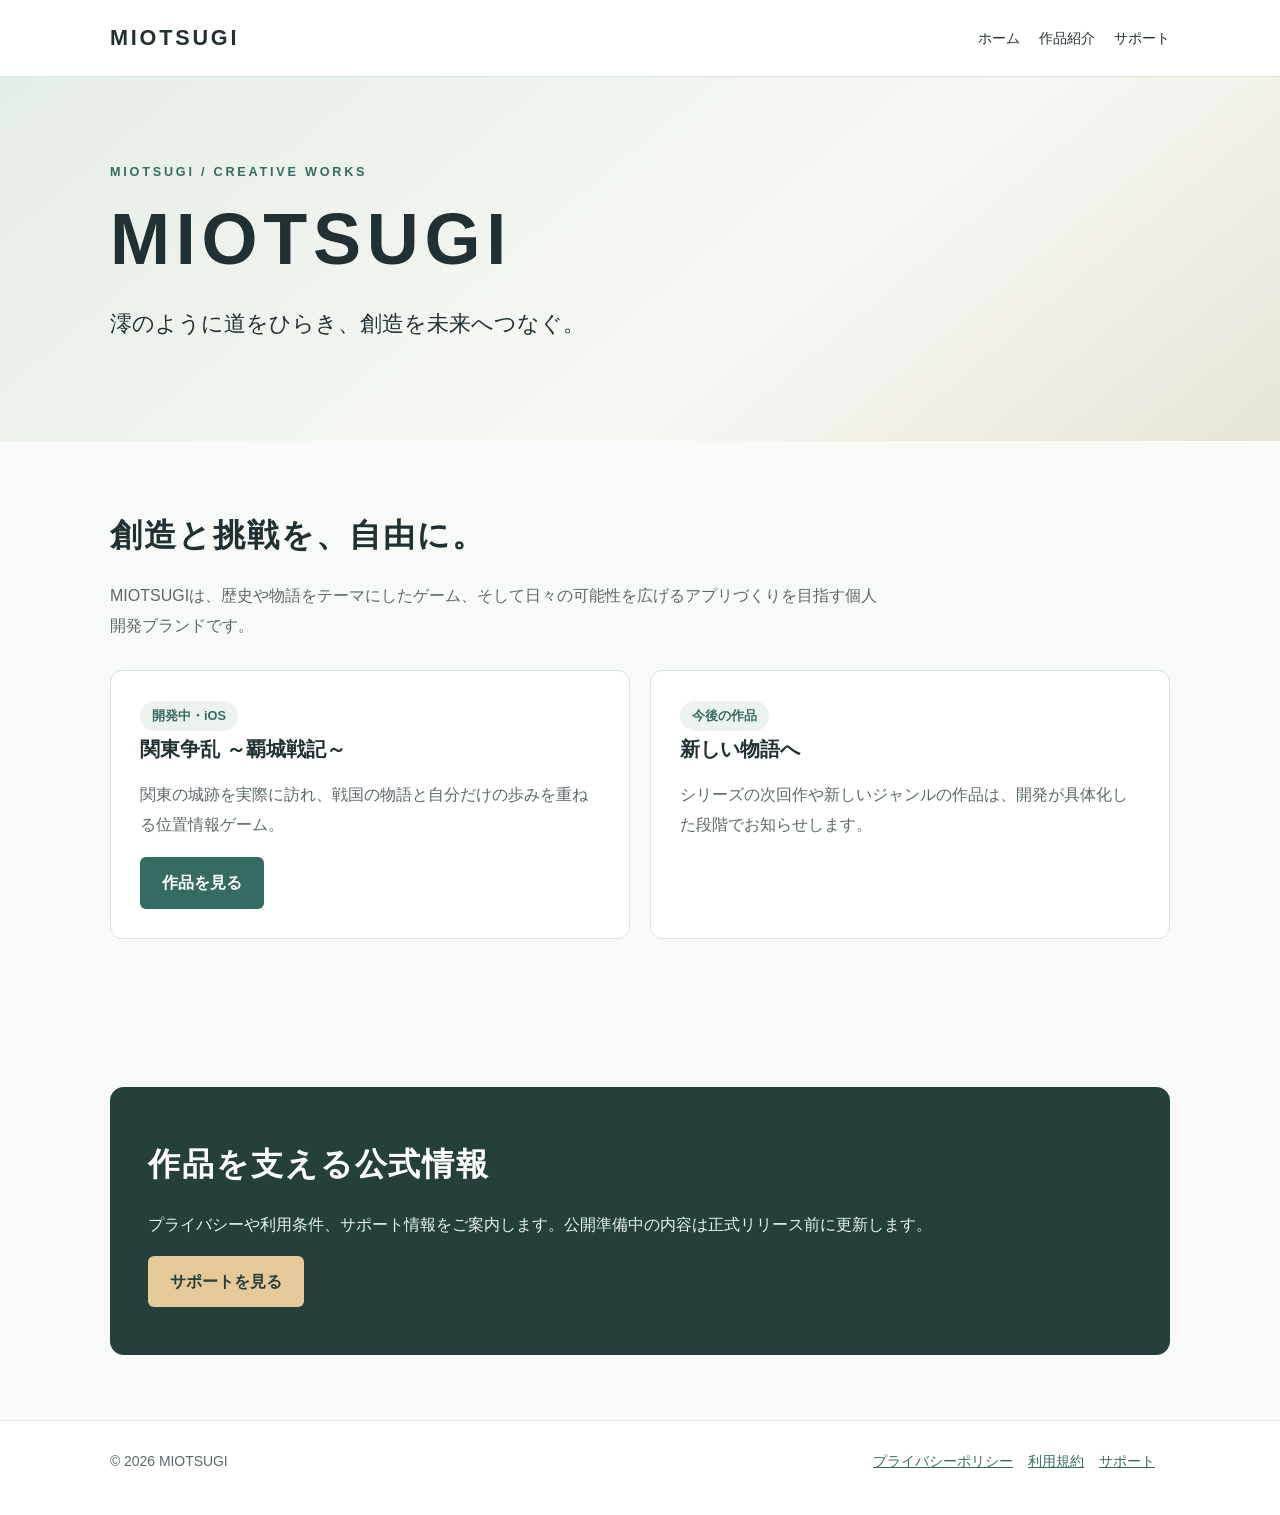
==== index.html @ 7d13c6cc "Initial official website setup" ====
<!doctype html><html lang="ja"><head><meta charset="utf-8"><meta name="viewport" content="width=device-width, initial-scale=1"><meta name="description" content="澪のように道をひらき、創造を未来へつなぐ。"><meta name="theme-color" content="#356c62"><title>公式サイト | MIOTSUGI</title><link rel="stylesheet" href="./assets/css/style.css"></head><body><header class="site-header"><div class="wrap nav"><a class="logo" href="./">MIOTSUGI</a><nav class="navlinks" aria-label="メインナビゲーション"><a href="./">ホーム</a><a href="./games/hajo-senki/">作品紹介</a><a href="./support/">サポート</a></nav></div></header><main><section class="hero"><div class="wrap"><div class="eyebrow">MIOTSUGI / CREATIVE WORKS</div><h1>MIOTSUGI</h1><p class="lead">澪のように道をひらき、創造を未来へつなぐ。</p></div></section><section class="section"><div class="wrap"><h2>創造と挑戦を、自由に。</h2><p class="intro">MIOTSUGIは、歴史や物語をテーマにしたゲーム、そして日々の可能性を広げるアプリづくりを目指す個人開発ブランドです。</p><div class="cards"><article class="card"><span class="pill">開発中・iOS</span><h3>関東争乱 ～覇城戦記～</h3><p>関東の城跡を実際に訪れ、戦国の物語と自分だけの歩みを重ねる位置情報ゲーム。</p><a class="btn" href="games/hajo-senki/">作品を見る</a></article><article class="card"><span class="pill">今後の作品</span><h3>新しい物語へ</h3><p>シリーズの次回作や新しいジャンルの作品は、開発が具体化した段階でお知らせします。</p></article></div></div></section><section class="section"><div class="wrap"><div class="banner"><h2>作品を支える公式情報</h2><p>プライバシーや利用条件、サポート情報をご案内します。公開準備中の内容は正式リリース前に更新します。</p><a class="btn" href="support/">サポートを見る</a></div></div></section></main><footer class="footer"><div class="wrap"><span>© 2026 MIOTSUGI</span><div><a href="./privacy/hajo-senki/">プライバシーポリシー</a><a href="./terms/hajo-senki/">利用規約</a><a href="./support/">サポート</a></div></div></footer></body></html>
---- assets/css/style.css ----
@charset "UTF-8";
:root{color-scheme:light;--ink:#203033;--muted:#5b696b;--line:#dce4df;--bg:#f8faf7;--paper:#fff;--accent:#356c62;--warm:#ba9761;--soft:#ecf3ee}*{box-sizing:border-box}html{scroll-behavior:smooth}body{margin:0;background:var(--bg);color:var(--ink);font-family:-apple-system,BlinkMacSystemFont,"Hiragino Kaku Gothic ProN","Yu Gothic",Meiryo,sans-serif;line-height:1.85}a{color:var(--accent)}a:hover{text-decoration-thickness:2px}.wrap{width:min(1060px,calc(100% - 40px));margin:auto}.site-header{background:rgba(255,255,255,.96);border-bottom:1px solid var(--line)}.nav{display:flex;justify-content:space-between;align-items:center;gap:20px;min-height:76px;flex-wrap:wrap}.logo{font-weight:800;font-size:1.35rem;letter-spacing:.13em;color:var(--ink);text-decoration:none}.navlinks{display:flex;gap:19px;flex-wrap:wrap;font-size:.9rem}.navlinks a{text-decoration:none;color:var(--ink)}.hero{padding:84px 0 75px;background:linear-gradient(140deg,#e5eee6,#f7f8f4 60%,#e9e4d8)}.eyebrow{font-size:.79rem;letter-spacing:.22em;color:var(--accent);font-weight:700}.hero h1{font-size:clamp(2.3rem,7vw,4.5rem);letter-spacing:.08em;margin:12px 0 10px;line-height:1.2}.lead{font-size:clamp(1.06rem,2vw,1.35rem);max-width:720px}.section{padding:65px 0}.section h2{font-size:clamp(1.45rem,3vw,2rem);margin:0 0 15px;letter-spacing:.06em}.section .intro{color:var(--muted);max-width:780px}.cards{display:grid;grid-template-columns:repeat(2,minmax(0,1fr));gap:20px;margin-top:30px}.card{background:var(--paper);border:1px solid var(--line);border-radius:12px;padding:29px}.card h3{margin:0 0 12px;font-size:1.25rem}.card p{margin:0 0 18px;color:var(--muted)}.pill{display:inline-block;background:var(--soft);color:var(--accent);padding:3px 12px;border-radius:99px;font-size:.8rem;font-weight:700}.btn{display:inline-block;background:var(--accent);color:#fff;text-decoration:none;padding:11px 22px;border-radius:6px;font-weight:700}.btn:focus-visible,a:focus-visible{outline:3px solid var(--warm);outline-offset:4px}.banner{background:#243f3c;color:#fff;border-radius:14px;padding:48px 38px;margin-top:18px}.banner h2{color:#fff}.banner p{color:#ecf4ef}.banner .btn{background:#e6c999;color:#243f3c}.pagehead{background:#edf3ed;padding:56px 0 45px;border-bottom:1px solid var(--line)}.pagehead h1{font-size:clamp(1.8rem,4vw,2.6rem);margin:9px 0}.content{max-width:840px;padding:44px 0 70px}.content h2{margin:35px 0 10px;font-size:1.3rem}.content p,.content li{color:#344345}.content ul{padding-left:1.5em}.note{background:#fff8e9;border-left:4px solid var(--warm);padding:16px 20px;margin:23px 0}.facts{display:grid;grid-template-columns:160px 1fr;border-top:1px solid var(--line);margin-top:28px}.facts dt,.facts dd{padding:12px;border-bottom:1px solid var(--line);margin:0}.facts dt{font-weight:700}.footer{border-top:1px solid var(--line);padding:28px 0 40px;background:#fff;color:var(--muted);font-size:.87rem}.footer .wrap{display:flex;justify-content:space-between;gap:15px;flex-wrap:wrap}.footer a{margin-right:15px}.placeholder{border:1px dashed #a7b8b0;background:#edf3ed;border-radius:10px;padding:32px;text-align:center;color:#587067}.small{font-size:.9rem;color:var(--muted)}@media(max-width:680px){.wrap{width:min(100% - 30px,1060px)}.nav{padding:15px 0;align-items:flex-start}.navlinks{gap:10px 16px}.hero{padding:58px 0}.section{padding:44px 0}.cards{grid-template-columns:1fr}.card{padding:22px}.banner{padding:32px 24px}.facts{grid-template-columns:1fr}.facts dt{border-bottom:0;padding-bottom:0}.facts dd{padding-top:1px}}
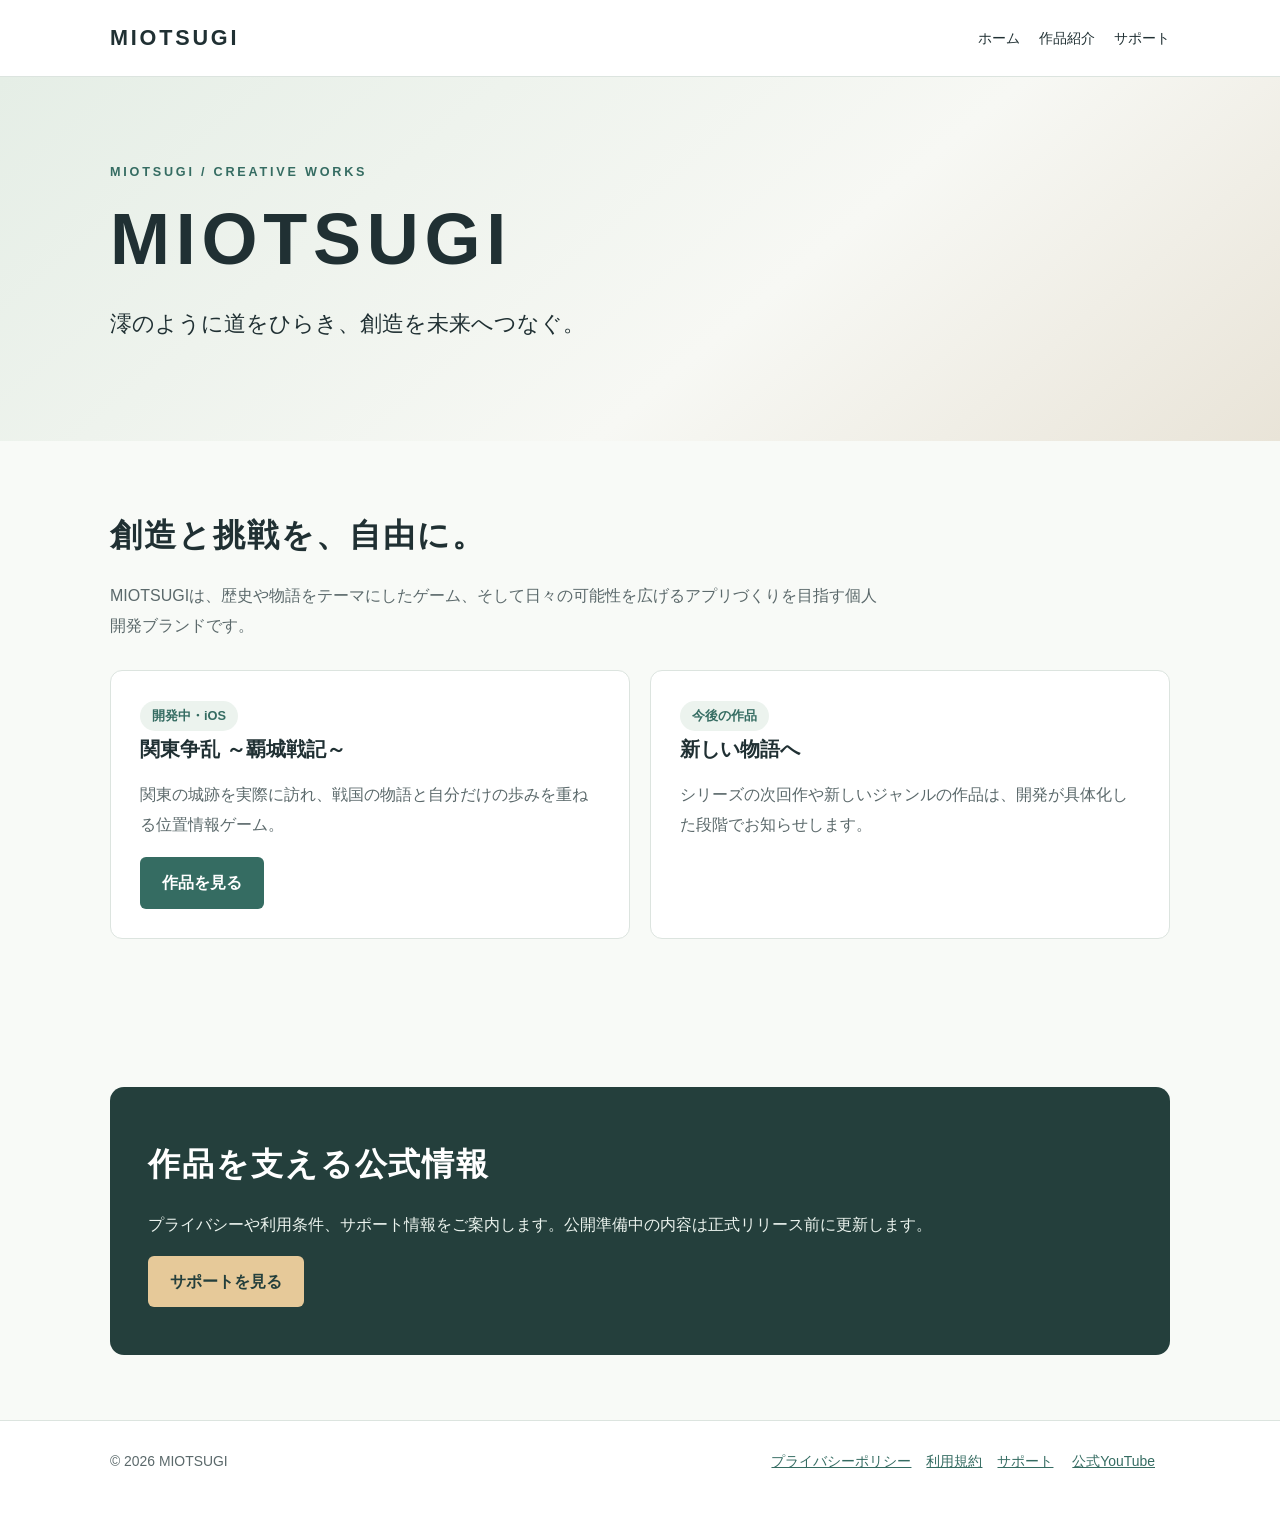
==== commit f4efc3bf: "Add official YouTube channel link" ====
--- a/index.html
+++ b/index.html
@@ -1 +1,3 @@
-<!doctype html><html lang="ja"><head><meta charset="utf-8"><meta name="viewport" content="width=device-width, initial-scale=1"><meta name="description" content="澪のように道をひらき、創造を未来へつなぐ。"><meta name="theme-color" content="#356c62"><title>公式サイト | MIOTSUGI</title><link rel="stylesheet" href="./assets/css/style.css"></head><body><header class="site-header"><div class="wrap nav"><a class="logo" href="./">MIOTSUGI</a><nav class="navlinks" aria-label="メインナビゲーション"><a href="./">ホーム</a><a href="./games/hajo-senki/">作品紹介</a><a href="./support/">サポート</a></nav></div></header><main><section class="hero"><div class="wrap"><div class="eyebrow">MIOTSUGI / CREATIVE WORKS</div><h1>MIOTSUGI</h1><p class="lead">澪のように道をひらき、創造を未来へつなぐ。</p></div></section><section class="section"><div class="wrap"><h2>創造と挑戦を、自由に。</h2><p class="intro">MIOTSUGIは、歴史や物語をテーマにしたゲーム、そして日々の可能性を広げるアプリづくりを目指す個人開発ブランドです。</p><div class="cards"><article class="card"><span class="pill">開発中・iOS</span><h3>関東争乱 ～覇城戦記～</h3><p>関東の城跡を実際に訪れ、戦国の物語と自分だけの歩みを重ねる位置情報ゲーム。</p><a class="btn" href="games/hajo-senki/">作品を見る</a></article><article class="card"><span class="pill">今後の作品</span><h3>新しい物語へ</h3><p>シリーズの次回作や新しいジャンルの作品は、開発が具体化した段階でお知らせします。</p></article></div></div></section><section class="section"><div class="wrap"><div class="banner"><h2>作品を支える公式情報</h2><p>プライバシーや利用条件、サポート情報をご案内します。公開準備中の内容は正式リリース前に更新します。</p><a class="btn" href="support/">サポートを見る</a></div></div></section></main><footer class="footer"><div class="wrap"><span>© 2026 MIOTSUGI</span><div><a href="./privacy/hajo-senki/">プライバシーポリシー</a><a href="./terms/hajo-senki/">利用規約</a><a href="./support/">サポート</a></div></div></footer></body></html>+<!doctype html><html lang="ja"><head><meta charset="utf-8"><meta name="viewport" content="width=device-width, initial-scale=1"><meta name="description" content="澪のように道をひらき、創造を未来へつなぐ。"><meta name="theme-color" content="#356c62"><title>公式サイト | MIOTSUGI</title><link rel="stylesheet" href="./assets/css/style.css"></head><body><header class="site-header"><div class="wrap nav"><a class="logo" href="./">MIOTSUGI</a><nav class="navlinks" aria-label="メインナビゲーション"><a href="./">ホーム</a><a href="./games/hajo-senki/">作品紹介</a><a href="./support/">サポート</a></nav></div></header><main><section class="hero"><div class="wrap"><div class="eyebrow">MIOTSUGI / CREATIVE WORKS</div><h1>MIOTSUGI</h1><p class="lead">澪のように道をひらき、創造を未来へつなぐ。</p></div></section><section class="section"><div class="wrap"><h2>創造と挑戦を、自由に。</h2><p class="intro">MIOTSUGIは、歴史や物語をテーマにしたゲーム、そして日々の可能性を広げるアプリづくりを目指す個人開発ブランドです。</p><div class="cards"><article class="card"><span class="pill">開発中・iOS</span><h3>関東争乱 ～覇城戦記～</h3><p>関東の城跡を実際に訪れ、戦国の物語と自分だけの歩みを重ねる位置情報ゲーム。</p><a class="btn" href="games/hajo-senki/">作品を見る</a></article><article class="card"><span class="pill">今後の作品</span><h3>新しい物語へ</h3><p>シリーズの次回作や新しいジャンルの作品は、開発が具体化した段階でお知らせします。</p></article></div></div></section><section class="section"><div class="wrap"><div class="banner"><h2>作品を支える公式情報</h2><p>プライバシーや利用条件、サポート情報をご案内します。公開準備中の内容は正式リリース前に更新します。</p><a class="btn" href="support/">サポートを見る</a></div></div></section></main><footer class="footer"><div class="wrap"><span>© 2026 MIOTSUGI</span><div><a href="./privacy/hajo-senki/">プライバシーポリシー</a><a href="./terms/hajo-senki/">利用規約</a><a href="./support/">サポート</a>
+<a href="https://www.youtube.com/@transient_digitalworks" target="_blank" rel="noopener noreferrer">公式YouTube</a>
+</div></div></footer></body></html>
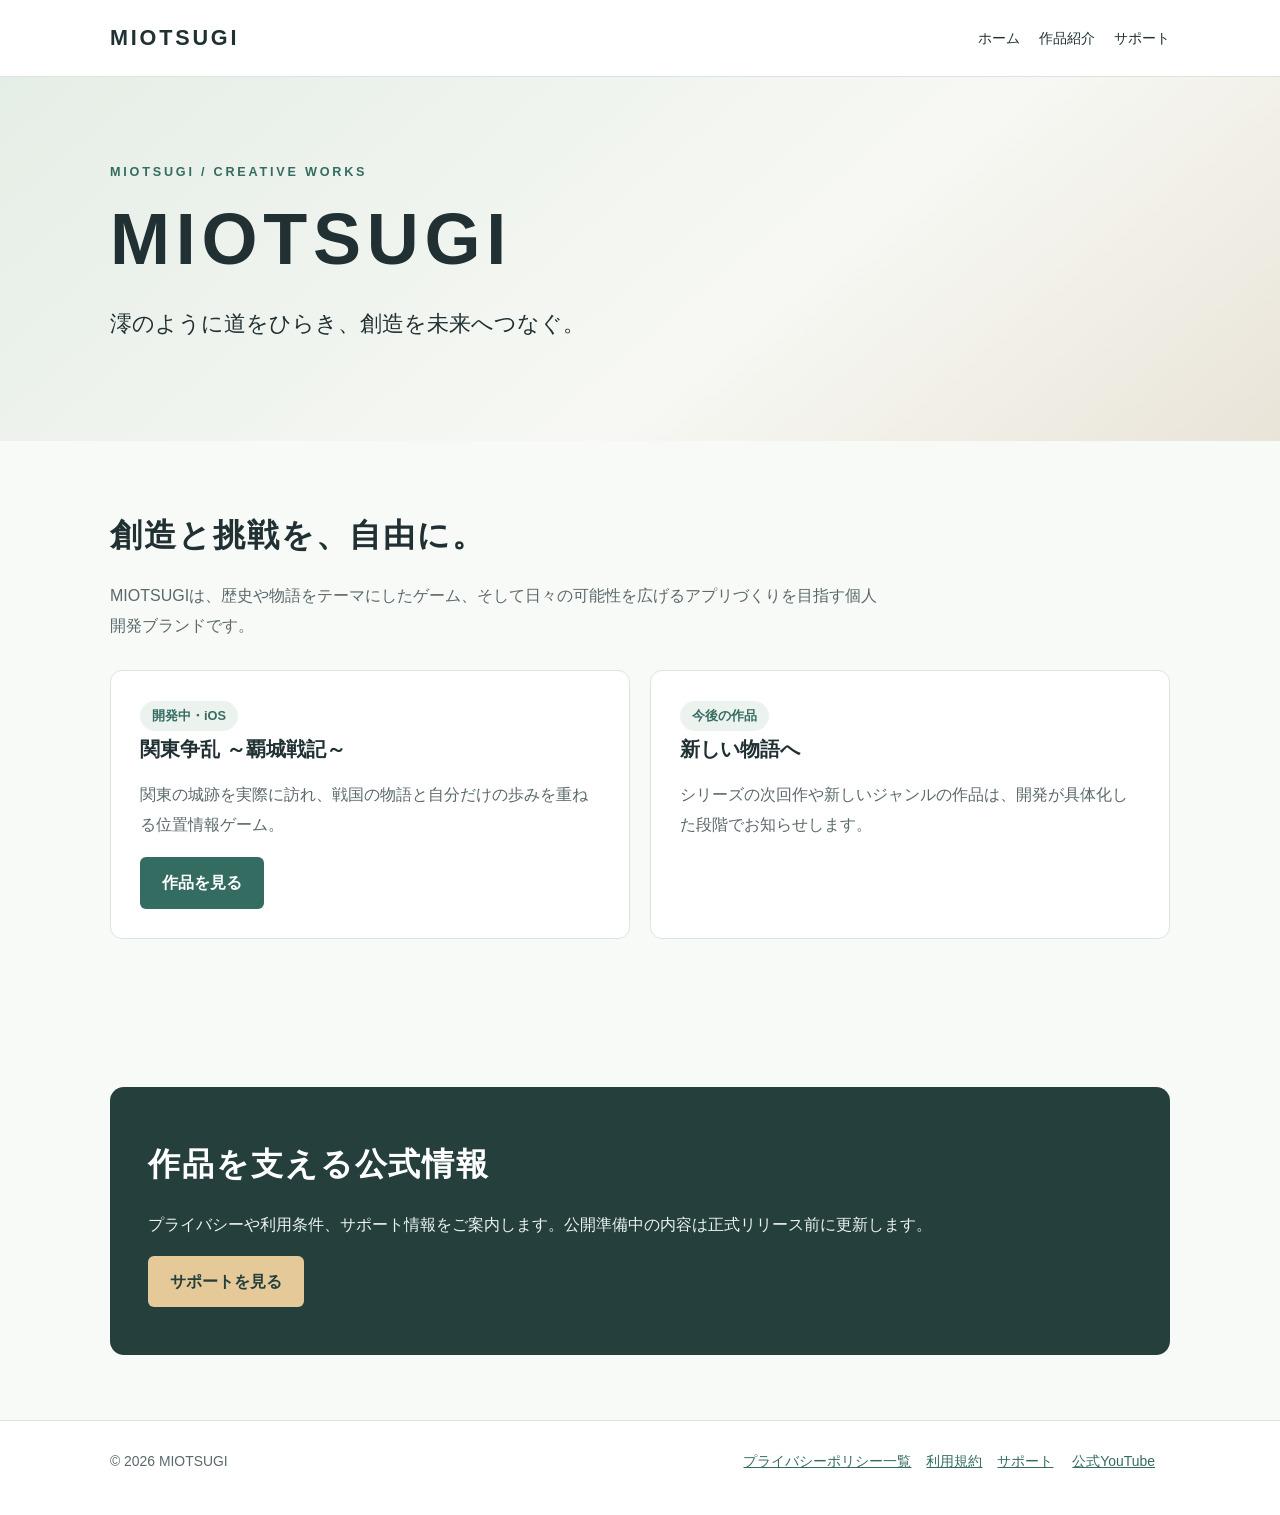
==== commit bbb7015b: "Link homepage to privacy policy index" ====
--- a/index.html
+++ b/index.html
@@ -1,3 +1,3 @@
-<!doctype html><html lang="ja"><head><meta charset="utf-8"><meta name="viewport" content="width=device-width, initial-scale=1"><meta name="description" content="澪のように道をひらき、創造を未来へつなぐ。"><meta name="theme-color" content="#356c62"><title>公式サイト | MIOTSUGI</title><link rel="stylesheet" href="./assets/css/style.css"></head><body><header class="site-header"><div class="wrap nav"><a class="logo" href="./">MIOTSUGI</a><nav class="navlinks" aria-label="メインナビゲーション"><a href="./">ホーム</a><a href="./games/hajo-senki/">作品紹介</a><a href="./support/">サポート</a></nav></div></header><main><section class="hero"><div class="wrap"><div class="eyebrow">MIOTSUGI / CREATIVE WORKS</div><h1>MIOTSUGI</h1><p class="lead">澪のように道をひらき、創造を未来へつなぐ。</p></div></section><section class="section"><div class="wrap"><h2>創造と挑戦を、自由に。</h2><p class="intro">MIOTSUGIは、歴史や物語をテーマにしたゲーム、そして日々の可能性を広げるアプリづくりを目指す個人開発ブランドです。</p><div class="cards"><article class="card"><span class="pill">開発中・iOS</span><h3>関東争乱 ～覇城戦記～</h3><p>関東の城跡を実際に訪れ、戦国の物語と自分だけの歩みを重ねる位置情報ゲーム。</p><a class="btn" href="games/hajo-senki/">作品を見る</a></article><article class="card"><span class="pill">今後の作品</span><h3>新しい物語へ</h3><p>シリーズの次回作や新しいジャンルの作品は、開発が具体化した段階でお知らせします。</p></article></div></div></section><section class="section"><div class="wrap"><div class="banner"><h2>作品を支える公式情報</h2><p>プライバシーや利用条件、サポート情報をご案内します。公開準備中の内容は正式リリース前に更新します。</p><a class="btn" href="support/">サポートを見る</a></div></div></section></main><footer class="footer"><div class="wrap"><span>© 2026 MIOTSUGI</span><div><a href="./privacy/hajo-senki/">プライバシーポリシー</a><a href="./terms/hajo-senki/">利用規約</a><a href="./support/">サポート</a>
+<!doctype html><html lang="ja"><head><meta charset="utf-8"><meta name="viewport" content="width=device-width, initial-scale=1"><meta name="description" content="澪のように道をひらき、創造を未来へつなぐ。"><meta name="theme-color" content="#356c62"><title>公式サイト | MIOTSUGI</title><link rel="stylesheet" href="./assets/css/style.css"></head><body><header class="site-header"><div class="wrap nav"><a class="logo" href="./">MIOTSUGI</a><nav class="navlinks" aria-label="メインナビゲーション"><a href="./">ホーム</a><a href="./games/hajo-senki/">作品紹介</a><a href="./support/">サポート</a></nav></div></header><main><section class="hero"><div class="wrap"><div class="eyebrow">MIOTSUGI / CREATIVE WORKS</div><h1>MIOTSUGI</h1><p class="lead">澪のように道をひらき、創造を未来へつなぐ。</p></div></section><section class="section"><div class="wrap"><h2>創造と挑戦を、自由に。</h2><p class="intro">MIOTSUGIは、歴史や物語をテーマにしたゲーム、そして日々の可能性を広げるアプリづくりを目指す個人開発ブランドです。</p><div class="cards"><article class="card"><span class="pill">開発中・iOS</span><h3>関東争乱 ～覇城戦記～</h3><p>関東の城跡を実際に訪れ、戦国の物語と自分だけの歩みを重ねる位置情報ゲーム。</p><a class="btn" href="games/hajo-senki/">作品を見る</a></article><article class="card"><span class="pill">今後の作品</span><h3>新しい物語へ</h3><p>シリーズの次回作や新しいジャンルの作品は、開発が具体化した段階でお知らせします。</p></article></div></div></section><section class="section"><div class="wrap"><div class="banner"><h2>作品を支える公式情報</h2><p>プライバシーや利用条件、サポート情報をご案内します。公開準備中の内容は正式リリース前に更新します。</p><a class="btn" href="support/">サポートを見る</a></div></div></section></main><footer class="footer"><div class="wrap"><span>© 2026 MIOTSUGI</span><div><a href="./privacy/">プライバシーポリシー一覧</a><a href="./terms/hajo-senki/">利用規約</a><a href="./support/">サポート</a>
 <a href="https://www.youtube.com/@transient_digitalworks" target="_blank" rel="noopener noreferrer">公式YouTube</a>
 </div></div></footer></body></html>
--- a/assets/css/style.css
+++ b/assets/css/style.css
@@ -1,2 +1,33 @@
 @charset "UTF-8";
-:root{color-scheme:light;--ink:#203033;--muted:#5b696b;--line:#dce4df;--bg:#f8faf7;--paper:#fff;--accent:#356c62;--warm:#ba9761;--soft:#ecf3ee}*{box-sizing:border-box}html{scroll-behavior:smooth}body{margin:0;background:var(--bg);color:var(--ink);font-family:-apple-system,BlinkMacSystemFont,"Hiragino Kaku Gothic ProN","Yu Gothic",Meiryo,sans-serif;line-height:1.85}a{color:var(--accent)}a:hover{text-decoration-thickness:2px}.wrap{width:min(1060px,calc(100% - 40px));margin:auto}.site-header{background:rgba(255,255,255,.96);border-bottom:1px solid var(--line)}.nav{display:flex;justify-content:space-between;align-items:center;gap:20px;min-height:76px;flex-wrap:wrap}.logo{font-weight:800;font-size:1.35rem;letter-spacing:.13em;color:var(--ink);text-decoration:none}.navlinks{display:flex;gap:19px;flex-wrap:wrap;font-size:.9rem}.navlinks a{text-decoration:none;color:var(--ink)}.hero{padding:84px 0 75px;background:linear-gradient(140deg,#e5eee6,#f7f8f4 60%,#e9e4d8)}.eyebrow{font-size:.79rem;letter-spacing:.22em;color:var(--accent);font-weight:700}.hero h1{font-size:clamp(2.3rem,7vw,4.5rem);letter-spacing:.08em;margin:12px 0 10px;line-height:1.2}.lead{font-size:clamp(1.06rem,2vw,1.35rem);max-width:720px}.section{padding:65px 0}.section h2{font-size:clamp(1.45rem,3vw,2rem);margin:0 0 15px;letter-spacing:.06em}.section .intro{color:var(--muted);max-width:780px}.cards{display:grid;grid-template-columns:repeat(2,minmax(0,1fr));gap:20px;margin-top:30px}.card{background:var(--paper);border:1px solid var(--line);border-radius:12px;padding:29px}.card h3{margin:0 0 12px;font-size:1.25rem}.card p{margin:0 0 18px;color:var(--muted)}.pill{display:inline-block;background:var(--soft);color:var(--accent);padding:3px 12px;border-radius:99px;font-size:.8rem;font-weight:700}.btn{display:inline-block;background:var(--accent);color:#fff;text-decoration:none;padding:11px 22px;border-radius:6px;font-weight:700}.btn:focus-visible,a:focus-visible{outline:3px solid var(--warm);outline-offset:4px}.banner{background:#243f3c;color:#fff;border-radius:14px;padding:48px 38px;margin-top:18px}.banner h2{color:#fff}.banner p{color:#ecf4ef}.banner .btn{background:#e6c999;color:#243f3c}.pagehead{background:#edf3ed;padding:56px 0 45px;border-bottom:1px solid var(--line)}.pagehead h1{font-size:clamp(1.8rem,4vw,2.6rem);margin:9px 0}.content{max-width:840px;padding:44px 0 70px}.content h2{margin:35px 0 10px;font-size:1.3rem}.content p,.content li{color:#344345}.content ul{padding-left:1.5em}.note{background:#fff8e9;border-left:4px solid var(--warm);padding:16px 20px;margin:23px 0}.facts{display:grid;grid-template-columns:160px 1fr;border-top:1px solid var(--line);margin-top:28px}.facts dt,.facts dd{padding:12px;border-bottom:1px solid var(--line);margin:0}.facts dt{font-weight:700}.footer{border-top:1px solid var(--line);padding:28px 0 40px;background:#fff;color:var(--muted);font-size:.87rem}.footer .wrap{display:flex;justify-content:space-between;gap:15px;flex-wrap:wrap}.footer a{margin-right:15px}.placeholder{border:1px dashed #a7b8b0;background:#edf3ed;border-radius:10px;padding:32px;text-align:center;color:#587067}.small{font-size:.9rem;color:var(--muted)}@media(max-width:680px){.wrap{width:min(100% - 30px,1060px)}.nav{padding:15px 0;align-items:flex-start}.navlinks{gap:10px 16px}.hero{padding:58px 0}.section{padding:44px 0}.cards{grid-template-columns:1fr}.card{padding:22px}.banner{padding:32px 24px}.facts{grid-template-columns:1fr}.facts dt{border-bottom:0;padding-bottom:0}.facts dd{padding-top:1px}}+:root{color-scheme:light;--ink:#203033;--muted:#5b696b;--line:#dce4df;--bg:#f8faf7;--paper:#fff;--accent:#356c62;--warm:#ba9761;--soft:#ecf3ee}*{box-sizing:border-box}html{scroll-behavior:smooth}body{margin:0;background:var(--bg);color:var(--ink);font-family:-apple-system,BlinkMacSystemFont,"Hiragino Kaku Gothic ProN","Yu Gothic",Meiryo,sans-serif;line-height:1.85}a{color:var(--accent)}a:hover{text-decoration-thickness:2px}.wrap{width:min(1060px,calc(100% - 40px));margin:auto}.site-header{background:rgba(255,255,255,.96);border-bottom:1px solid var(--line)}.nav{display:flex;justify-content:space-between;align-items:center;gap:20px;min-height:76px;flex-wrap:wrap}.logo{font-weight:800;font-size:1.35rem;letter-spacing:.13em;color:var(--ink);text-decoration:none}.navlinks{display:flex;gap:19px;flex-wrap:wrap;font-size:.9rem}.navlinks a{text-decoration:none;color:var(--ink)}.hero{padding:84px 0 75px;background:linear-gradient(140deg,#e5eee6,#f7f8f4 60%,#e9e4d8)}.eyebrow{font-size:.79rem;letter-spacing:.22em;color:var(--accent);font-weight:700}.hero h1{font-size:clamp(2.3rem,7vw,4.5rem);letter-spacing:.08em;margin:12px 0 10px;line-height:1.2}.lead{font-size:clamp(1.06rem,2vw,1.35rem);max-width:720px}.section{padding:65px 0}.section h2{font-size:clamp(1.45rem,3vw,2rem);margin:0 0 15px;letter-spacing:.06em}.section .intro{color:var(--muted);max-width:780px}.cards{display:grid;grid-template-columns:repeat(2,minmax(0,1fr));gap:20px;margin-top:30px}.card{background:var(--paper);border:1px solid var(--line);border-radius:12px;padding:29px}.card h3{margin:0 0 12px;font-size:1.25rem}.card p{margin:0 0 18px;color:var(--muted)}.pill{display:inline-block;background:var(--soft);color:var(--accent);padding:3px 12px;border-radius:99px;font-size:.8rem;font-weight:700}.btn{display:inline-block;background:var(--accent);color:#fff;text-decoration:none;padding:11px 22px;border-radius:6px;font-weight:700}.btn:focus-visible,a:focus-visible{outline:3px solid var(--warm);outline-offset:4px}.banner{background:#243f3c;color:#fff;border-radius:14px;padding:48px 38px;margin-top:18px}.banner h2{color:#fff}.banner p{color:#ecf4ef}.banner .btn{background:#e6c999;color:#243f3c}.pagehead{background:#edf3ed;padding:56px 0 45px;border-bottom:1px solid var(--line)}.pagehead h1{font-size:clamp(1.8rem,4vw,2.6rem);margin:9px 0}.content{max-width:840px;padding:44px 0 70px}.content h2{margin:35px 0 10px;font-size:1.3rem}.content p,.content li{color:#344345}.content ul{padding-left:1.5em}.note{background:#fff8e9;border-left:4px solid var(--warm);padding:16px 20px;margin:23px 0}.facts{display:grid;grid-template-columns:160px 1fr;border-top:1px solid var(--line);margin-top:28px}.facts dt,.facts dd{padding:12px;border-bottom:1px solid var(--line);margin:0}.facts dt{font-weight:700}.footer{border-top:1px solid var(--line);padding:28px 0 40px;background:#fff;color:var(--muted);font-size:.87rem}.footer .wrap{display:flex;justify-content:space-between;gap:15px;flex-wrap:wrap}.footer a{margin-right:15px}.placeholder{border:1px dashed #a7b8b0;background:#edf3ed;border-radius:10px;padding:32px;text-align:center;color:#587067}.small{font-size:.9rem;color:var(--muted)}@media(max-width:680px){.wrap{width:min(100% - 30px,1060px)}.nav{padding:15px 0;align-items:flex-start}.navlinks{gap:10px 16px}.hero{padding:58px 0}.section{padding:44px 0}.cards{grid-template-columns:1fr}.card{padding:22px}.banner{padding:32px 24px}.facts{grid-template-columns:1fr}.facts dt{border-bottom:0;padding-bottom:0}.facts dd{padding-top:1px}}
+
+/* 関東争乱：機能紹介（assets/css/style.css の末尾へ追加） */
+.game-features { margin-top: 58px; }
+.game-features-heading { max-width: 740px; margin-bottom: 22px; }
+.game-features-kicker,.game-feature-number { margin:0 0 6px; color:var(--accent); font-size:.75rem; font-weight:700; letter-spacing:.12em; }
+.game-features-heading > p:last-child { color:var(--muted); margin:0; }
+.game-feature { display:grid; grid-template-columns:minmax(0,1.15fr) minmax(0,.85fr); gap:clamp(20px,4vw,48px); align-items:center; padding:32px; margin-top:22px; background:var(--paper); border:1px solid var(--line); border-radius:16px; }
+.game-feature-reverse .game-feature-copy { order:2; }
+.game-feature-reverse .game-shot { order:1; }
+.game-feature h3 { font-size:clamp(1.35rem,2.6vw,1.75rem); line-height:1.45; margin:0 0 16px; }
+.game-feature-copy p { margin:0 0 13px; color:#344345; }
+.game-feature-copy p:last-child { margin-bottom:0; }
+.game-shot { margin:0; min-width:0; text-align:center; }
+.game-shot img { display:block; max-width:100%; width:auto; height:auto; max-height:500px; margin:0 auto; border-radius:12px; border:1px solid var(--line); box-shadow:0 7px 20px rgba(24,46,41,.09); }
+.game-shot figcaption { margin-top:8px; font-size:.82rem; color:var(--muted); }
+.game-feature-highlight { grid-template-columns:1fr; background:linear-gradient(140deg,#f2f7f3,#fff 65%); }
+.game-feature-highlight .game-feature-copy { max-width:850px; }
+.game-feature-highlight .game-shot-pair { display:grid; grid-template-columns:repeat(2,minmax(0,1fr)); gap:22px; align-items:start; }
+.game-feature-highlight .game-shot img { max-height:570px; }
+.game-feature-tag { display:inline-block; vertical-align:middle; font-size:.7rem; letter-spacing:0; color:#70552d; background:#f4e8ce; padding:3px 9px; border-radius:99px; white-space:nowrap; }
+.game-feature-premium { background:linear-gradient(140deg,#fffaf0,#fff 65%); }
+.game-premium-price { margin-top:18px!important; font-weight:700; color:var(--ink)!important; }
+.game-premium-price span { font-size:.83rem; font-weight:400; color:var(--muted); }
+@media (max-width:680px) {
+  .game-features { margin-top:40px; }
+  .game-feature { grid-template-columns:1fr; gap:18px; padding:20px; }
+  .game-feature-reverse .game-feature-copy,.game-feature-reverse .game-shot { order:initial; }
+  .game-shot img { max-height:560px; }
+  .game-feature-highlight .game-shot-pair { grid-template-columns:1fr; gap:25px; }
+  .game-feature-highlight .game-shot img { max-height:580px; }
+}
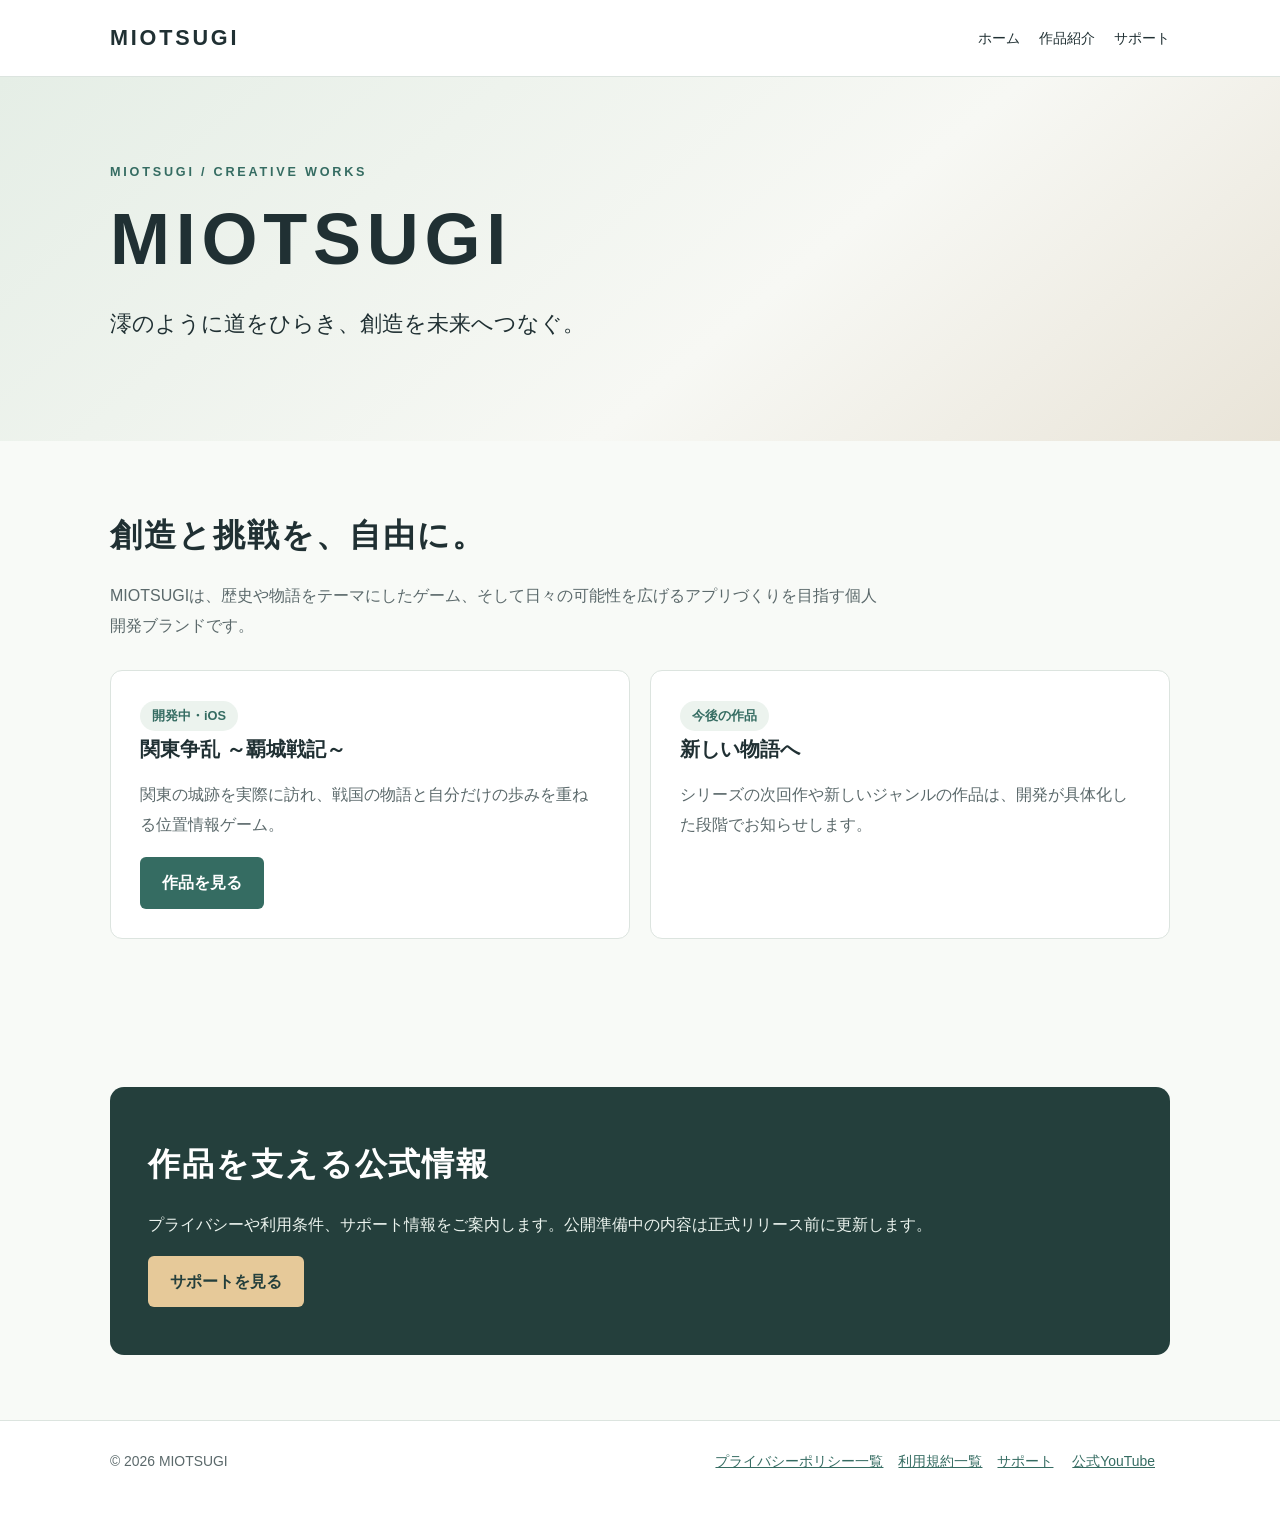
==== commit 332052c8: "Link homepage to terms index" ====
--- a/index.html
+++ b/index.html
@@ -1,3 +1,3 @@
-<!doctype html><html lang="ja"><head><meta charset="utf-8"><meta name="viewport" content="width=device-width, initial-scale=1"><meta name="description" content="澪のように道をひらき、創造を未来へつなぐ。"><meta name="theme-color" content="#356c62"><title>公式サイト | MIOTSUGI</title><link rel="stylesheet" href="./assets/css/style.css"></head><body><header class="site-header"><div class="wrap nav"><a class="logo" href="./">MIOTSUGI</a><nav class="navlinks" aria-label="メインナビゲーション"><a href="./">ホーム</a><a href="./games/hajo-senki/">作品紹介</a><a href="./support/">サポート</a></nav></div></header><main><section class="hero"><div class="wrap"><div class="eyebrow">MIOTSUGI / CREATIVE WORKS</div><h1>MIOTSUGI</h1><p class="lead">澪のように道をひらき、創造を未来へつなぐ。</p></div></section><section class="section"><div class="wrap"><h2>創造と挑戦を、自由に。</h2><p class="intro">MIOTSUGIは、歴史や物語をテーマにしたゲーム、そして日々の可能性を広げるアプリづくりを目指す個人開発ブランドです。</p><div class="cards"><article class="card"><span class="pill">開発中・iOS</span><h3>関東争乱 ～覇城戦記～</h3><p>関東の城跡を実際に訪れ、戦国の物語と自分だけの歩みを重ねる位置情報ゲーム。</p><a class="btn" href="games/hajo-senki/">作品を見る</a></article><article class="card"><span class="pill">今後の作品</span><h3>新しい物語へ</h3><p>シリーズの次回作や新しいジャンルの作品は、開発が具体化した段階でお知らせします。</p></article></div></div></section><section class="section"><div class="wrap"><div class="banner"><h2>作品を支える公式情報</h2><p>プライバシーや利用条件、サポート情報をご案内します。公開準備中の内容は正式リリース前に更新します。</p><a class="btn" href="support/">サポートを見る</a></div></div></section></main><footer class="footer"><div class="wrap"><span>© 2026 MIOTSUGI</span><div><a href="./privacy/">プライバシーポリシー一覧</a><a href="./terms/hajo-senki/">利用規約</a><a href="./support/">サポート</a>
+<!doctype html><html lang="ja"><head><meta charset="utf-8"><meta name="viewport" content="width=device-width, initial-scale=1"><meta name="description" content="澪のように道をひらき、創造を未来へつなぐ。"><meta name="theme-color" content="#356c62"><title>公式サイト | MIOTSUGI</title><link rel="stylesheet" href="./assets/css/style.css"></head><body><header class="site-header"><div class="wrap nav"><a class="logo" href="./">MIOTSUGI</a><nav class="navlinks" aria-label="メインナビゲーション"><a href="./">ホーム</a><a href="./games/hajo-senki/">作品紹介</a><a href="./support/">サポート</a></nav></div></header><main><section class="hero"><div class="wrap"><div class="eyebrow">MIOTSUGI / CREATIVE WORKS</div><h1>MIOTSUGI</h1><p class="lead">澪のように道をひらき、創造を未来へつなぐ。</p></div></section><section class="section"><div class="wrap"><h2>創造と挑戦を、自由に。</h2><p class="intro">MIOTSUGIは、歴史や物語をテーマにしたゲーム、そして日々の可能性を広げるアプリづくりを目指す個人開発ブランドです。</p><div class="cards"><article class="card"><span class="pill">開発中・iOS</span><h3>関東争乱 ～覇城戦記～</h3><p>関東の城跡を実際に訪れ、戦国の物語と自分だけの歩みを重ねる位置情報ゲーム。</p><a class="btn" href="games/hajo-senki/">作品を見る</a></article><article class="card"><span class="pill">今後の作品</span><h3>新しい物語へ</h3><p>シリーズの次回作や新しいジャンルの作品は、開発が具体化した段階でお知らせします。</p></article></div></div></section><section class="section"><div class="wrap"><div class="banner"><h2>作品を支える公式情報</h2><p>プライバシーや利用条件、サポート情報をご案内します。公開準備中の内容は正式リリース前に更新します。</p><a class="btn" href="support/">サポートを見る</a></div></div></section></main><footer class="footer"><div class="wrap"><span>© 2026 MIOTSUGI</span><div><a href="./privacy/">プライバシーポリシー一覧</a><a href="./terms/">利用規約一覧</a><a href="./support/">サポート</a>
 <a href="https://www.youtube.com/@transient_digitalworks" target="_blank" rel="noopener noreferrer">公式YouTube</a>
 </div></div></footer></body></html>
